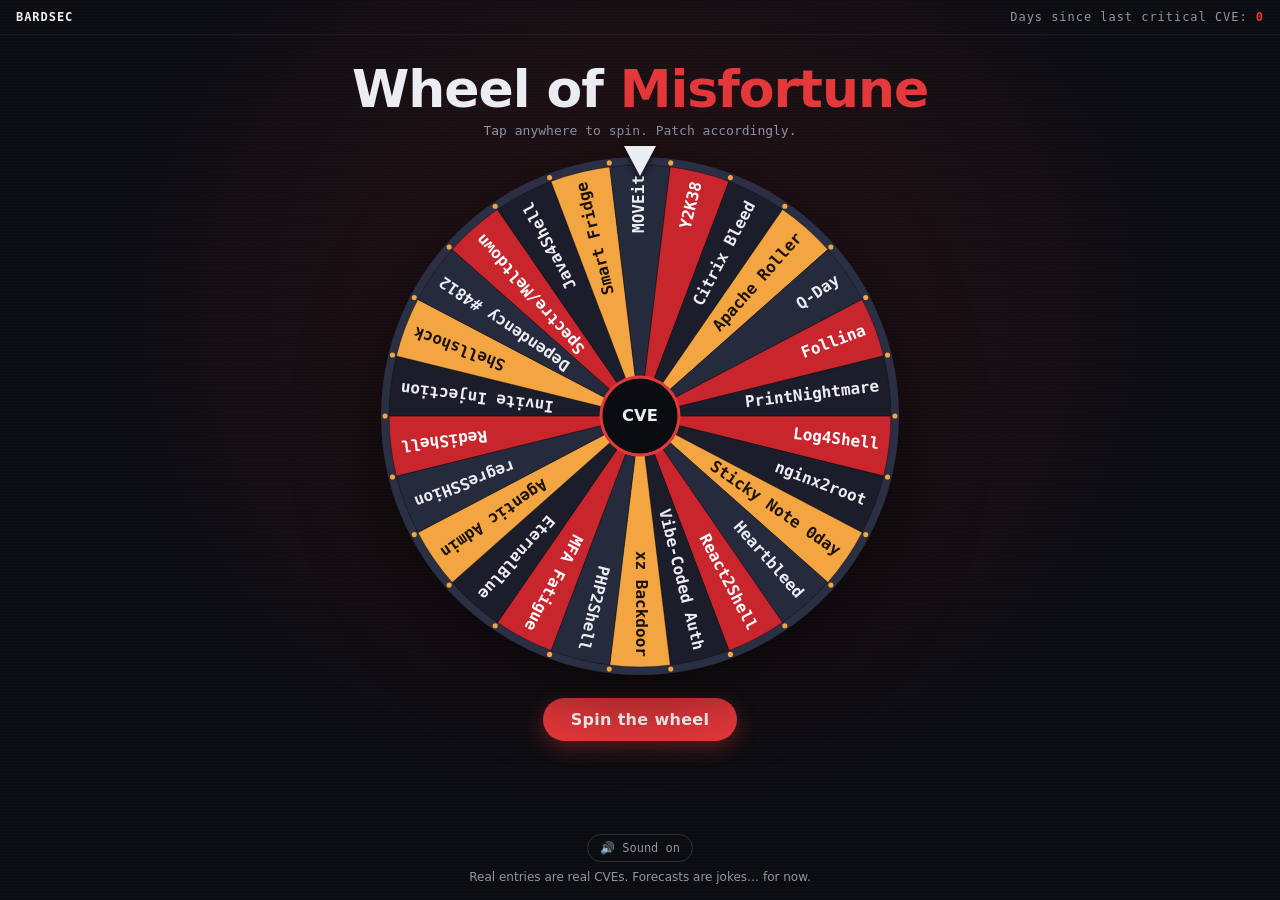
==== public/index.html @ 542d3964 "Wheel of Misfortune: tap-to-spin vulnerability wheel for Cloudflare Pages Static site (no build step" ====
<!doctype html>
<html lang="en">
<head>
  <meta charset="utf-8">
  <meta name="viewport" content="width=device-width, initial-scale=1, viewport-fit=cover">
  <title>Wheel of Misfortune</title>
  <meta name="description" content="Tap to spin. Find out which vulnerability ruins your week.">
  <meta name="theme-color" content="#0b0c10">
  <meta property="og:title" content="Wheel of Misfortune">
  <meta property="og:description" content="Tap to spin. Find out which vulnerability ruins your week.">
  <meta property="og:type" content="website">
  <link rel="icon" href="favicon.svg" type="image/svg+xml">
  <link rel="stylesheet" href="styles.css">
  <script src="vulns.js" defer></script>
  <script src="app.js" defer></script>
</head>
<body>
  <header class="topbar">
    <span class="brand">BARDSEC</span>
    <span class="counter">Days since last critical CVE: <strong>0</strong></span>
  </header>

  <main>
    <h1>Wheel of <span class="accent">Misfortune</span></h1>
    <p class="tagline">Tap anywhere to spin. Patch accordingly.</p>

    <div class="wheel-wrap">
      <div class="pointer" aria-hidden="true"></div>
      <canvas id="wheel" role="img" aria-label="A prize wheel of software vulnerabilities"></canvas>
    </div>

    <button id="spin" class="spin-btn" type="button">Spin the wheel</button>
  </main>

  <section id="result" class="result" hidden>
    <div class="card">
      <div class="chips">
        <span id="r-kind" class="chip"></span>
        <span id="r-sev" class="chip"></span>
      </div>
      <h2 id="r-title"></h2>
      <p id="r-id" class="vuln-id"></p>
      <p id="r-blurb"></p>
      <p class="status"><span class="status-label">Patch status:</span> <span id="r-status"></span></p>
      <p class="again">Tap anywhere to spin again</p>
    </div>
  </section>

  <p id="live" class="sr-only" aria-live="polite"></p>

  <footer>
    <button id="mute" class="mute" type="button" aria-pressed="false">🔊 Sound on</button>
    <p>Real entries are real CVEs. Forecasts are jokes&hellip; for now.</p>
  </footer>
</body>
</html>
---- public/styles.css ----
:root {
  --bg: #0b0c10;
  --panel: #151722;
  --text: #ecedf3;
  --muted: #9095a8;
  --red: #e5383b;
  --amber: #f2a541;
  --teal: #2ec4b6;
  --mono: ui-monospace, "SF Mono", "Cascadia Mono", Menlo, Consolas, monospace;
  --sans: system-ui, -apple-system, "Segoe UI", Roboto, sans-serif;
}

* { box-sizing: border-box; }

html, body { margin: 0; height: 100%; }

body {
  background:
    radial-gradient(ellipse at 50% 35%, rgba(229, 56, 59, 0.14), transparent 60%),
    repeating-linear-gradient(0deg, rgba(255, 255, 255, 0.015) 0 1px, transparent 1px 3px),
    var(--bg);
  color: var(--text);
  font-family: var(--sans);
  display: flex;
  flex-direction: column;
  min-height: 100dvh;
  overflow-x: hidden;
  -webkit-tap-highlight-color: transparent;
  user-select: none;
  cursor: pointer;
}

.topbar {
  display: flex;
  justify-content: space-between;
  align-items: center;
  gap: 12px;
  padding: max(10px, env(safe-area-inset-top)) 16px 10px;
  font-family: var(--mono);
  font-size: 12px;
  letter-spacing: 0.08em;
  color: var(--muted);
  border-bottom: 1px solid rgba(255, 255, 255, 0.06);
}
.brand { color: var(--text); font-weight: 700; }
.counter strong { color: var(--red); }

main {
  flex: 1;
  display: flex;
  flex-direction: column;
  align-items: center;
  padding: 16px;
}

h1 {
  margin: 8px 0 4px;
  font-size: clamp(28px, 7vw, 52px);
  font-weight: 800;
  letter-spacing: -0.02em;
  text-align: center;
}
.accent { color: var(--red); }

.tagline {
  margin: 0 0 18px;
  color: var(--muted);
  font-family: var(--mono);
  font-size: 13px;
  text-align: center;
}

.wheel-wrap {
  position: relative;
  width: min(88vw, 60dvh, 520px);
  aspect-ratio: 1;
  filter: drop-shadow(0 18px 40px rgba(0, 0, 0, 0.6));
}

#wheel { width: 100%; height: 100%; display: block; }

/* Pointer sits at 12 o'clock and points down into the wheel. */
.pointer {
  position: absolute;
  top: -10px;
  left: 50%;
  transform: translateX(-50%);
  width: 0;
  height: 0;
  border-left: 16px solid transparent;
  border-right: 16px solid transparent;
  border-top: 30px solid var(--text);
  filter: drop-shadow(0 3px 3px rgba(0, 0, 0, 0.6));
  z-index: 2;
}

.spin-btn {
  margin-top: 22px;
  padding: 12px 28px;
  border: 0;
  border-radius: 999px;
  background: var(--red);
  color: #fff;
  font: 700 16px var(--sans);
  letter-spacing: 0.02em;
  cursor: pointer;
  box-shadow: 0 6px 20px rgba(229, 56, 59, 0.35);
}
.spin-btn:disabled { opacity: 0.5; cursor: progress; }
.spin-btn:focus-visible, .mute:focus-visible { outline: 3px solid var(--amber); outline-offset: 3px; }

/* Result bottom sheet */
.result {
  position: fixed;
  inset: auto 0 0 0;
  display: flex;
  justify-content: center;
  padding: 16px 16px max(16px, env(safe-area-inset-bottom));
  z-index: 10;
  animation: rise 0.35s cubic-bezier(0.2, 0.9, 0.3, 1.2);
}
.result[hidden] { display: none; }

.card {
  width: 100%;
  max-width: 560px;
  background: var(--panel);
  border: 1px solid rgba(255, 255, 255, 0.08);
  border-top: 4px solid var(--red);
  border-radius: 14px;
  padding: 18px 20px;
  box-shadow: 0 -10px 40px rgba(0, 0, 0, 0.6);
}
.card.kind-forecast { border-top-color: var(--amber); }
.card.kind-scheduled { border-top-color: var(--teal); }

.chips { display: flex; gap: 8px; flex-wrap: wrap; }
.chip {
  font: 700 11px var(--mono);
  letter-spacing: 0.08em;
  padding: 3px 8px;
  border-radius: 4px;
  background: rgba(255, 255, 255, 0.08);
}
.chip.kind-real { background: var(--red); color: #fff; }
.chip.kind-forecast { background: var(--amber); color: #1a1205; }
.chip.kind-scheduled { background: var(--teal); color: #04201d; }
.chip.sev-CRITICAL { color: #ff8a8c; }
.chip.sev-HIGH { color: var(--amber); }
.chip.sev-MEDIUM { color: #f5e663; }

.card h2 { margin: 10px 0 2px; font-size: 22px; }
.vuln-id { margin: 0 0 10px; font: 13px var(--mono); color: var(--muted); }
.card p { line-height: 1.45; }
.status { margin-bottom: 4px; }
.status-label { font: 700 12px var(--mono); color: var(--muted); text-transform: uppercase; letter-spacing: 0.06em; }
.again { margin: 12px 0 0; font: 12px var(--mono); color: var(--muted); text-align: center; }

footer {
  text-align: center;
  padding: 8px 16px max(16px, env(safe-area-inset-bottom));
  color: var(--muted);
  font-size: 12px;
}
footer p { margin: 8px 0 0; }

.mute {
  background: transparent;
  color: var(--muted);
  border: 1px solid rgba(255, 255, 255, 0.15);
  border-radius: 999px;
  padding: 6px 12px;
  font: 12px var(--mono);
  cursor: pointer;
}

.sr-only {
  position: absolute;
  width: 1px; height: 1px;
  overflow: hidden;
  clip: rect(0 0 0 0);
  white-space: nowrap;
}

@keyframes rise {
  from { transform: translateY(40px); opacity: 0; }
  to { transform: none; opacity: 1; }
}

@media (prefers-reduced-motion: reduce) {
  .result { animation: none; }
}
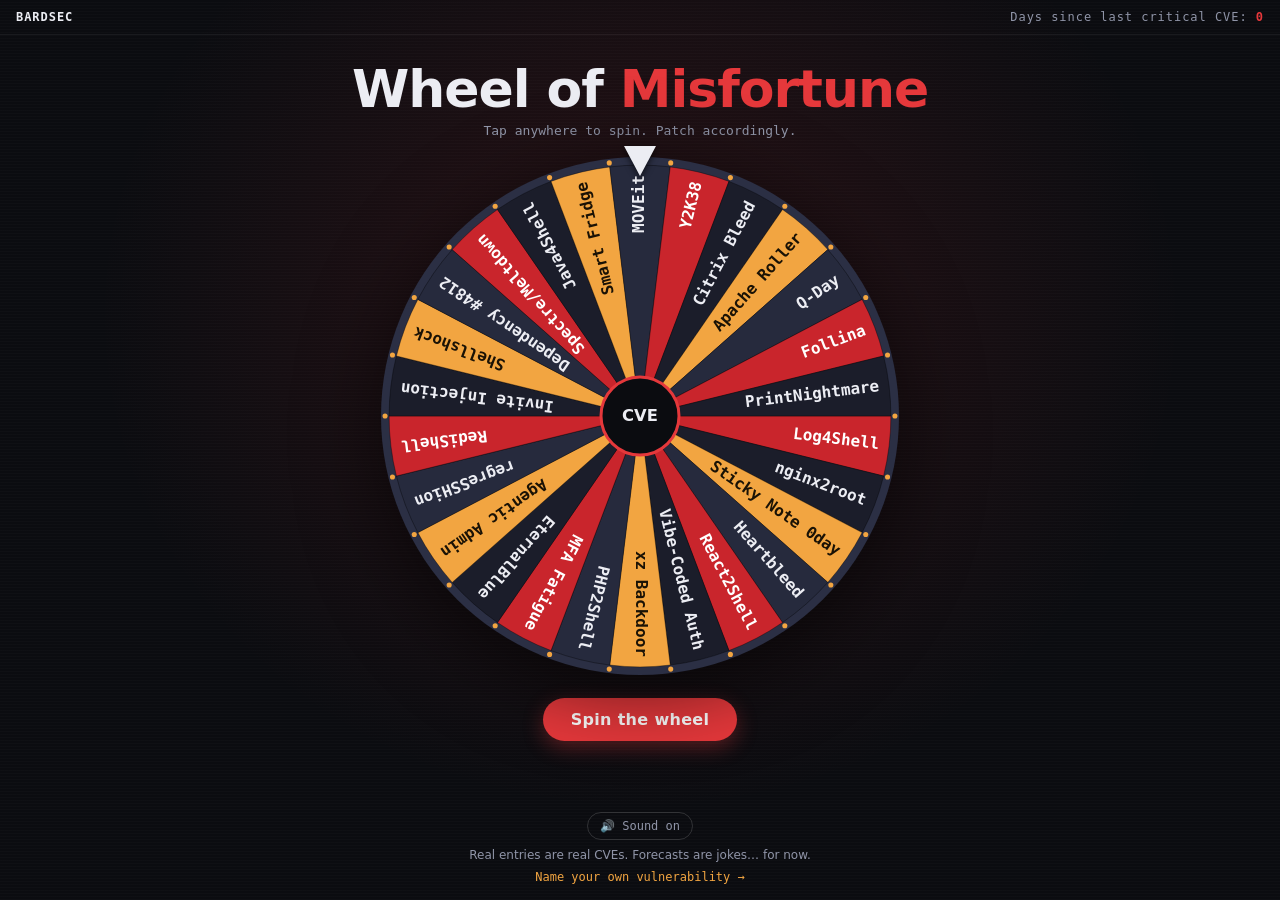
==== commit 6fad4514: "Add CVE name generator site and link-preview cards for both sites - cvegen/: name -> deterministic m" ====
--- a/public/index.html
+++ b/public/index.html
@@ -6,9 +6,19 @@
   <title>Wheel of Misfortune</title>
   <meta name="description" content="Tap to spin. Find out which vulnerability ruins your week.">
   <meta name="theme-color" content="#0b0c10">
+  <meta property="og:site_name" content="BardSec">
   <meta property="og:title" content="Wheel of Misfortune">
   <meta property="og:description" content="Tap to spin. Find out which vulnerability ruins your week.">
   <meta property="og:type" content="website">
+  <meta property="og:url" content="https://wheel.bardsec.com/">
+  <meta property="og:image" content="https://wheel.bardsec.com/og.png">
+  <meta property="og:image:width" content="1200">
+  <meta property="og:image:height" content="630">
+  <meta property="og:image:alt" content="Wheel of Misfortune: a prize wheel of software vulnerabilities">
+  <meta name="twitter:card" content="summary_large_image">
+  <meta name="twitter:title" content="Wheel of Misfortune">
+  <meta name="twitter:description" content="Tap to spin. Find out which vulnerability ruins your week.">
+  <meta name="twitter:image" content="https://wheel.bardsec.com/og.png">
   <link rel="icon" href="favicon.svg" type="image/svg+xml">
   <link rel="stylesheet" href="styles.css">
   <script src="vulns.js" defer></script>
@@ -51,6 +61,7 @@
   <footer>
     <button id="mute" class="mute" type="button" aria-pressed="false">🔊 Sound on</button>
     <p>Real entries are real CVEs. Forecasts are jokes&hellip; for now.</p>
+    <p><a class="footlink" href="https://cvegenerator.bardsec.com">Name your own vulnerability →</a></p>
   </footer>
 </body>
 </html>
--- a/public/styles.css
+++ b/public/styles.css
@@ -190,3 +190,6 @@
 @media (prefers-reduced-motion: reduce) {
   .result { animation: none; }
 }
+
+.footlink { color: var(--amber); text-decoration: none; font-family: var(--mono); }
+.footlink:hover { text-decoration: underline; }
